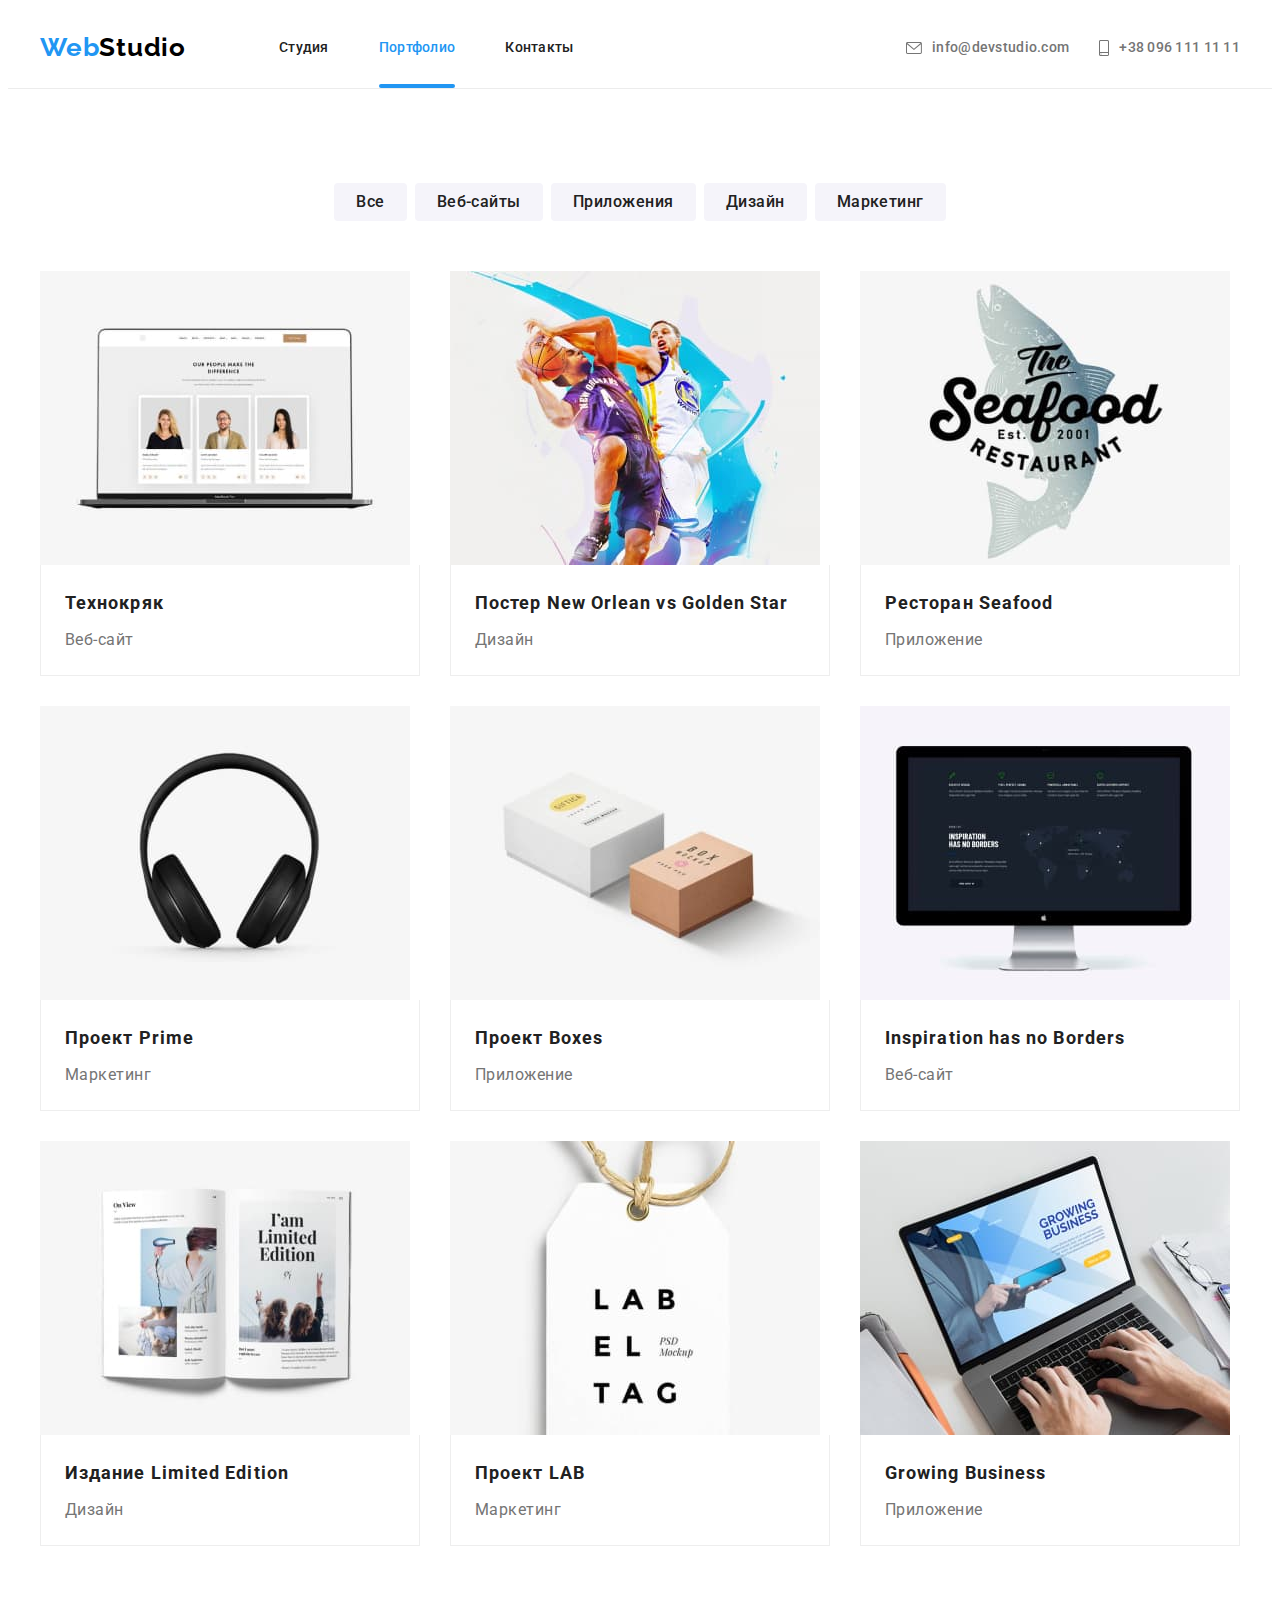
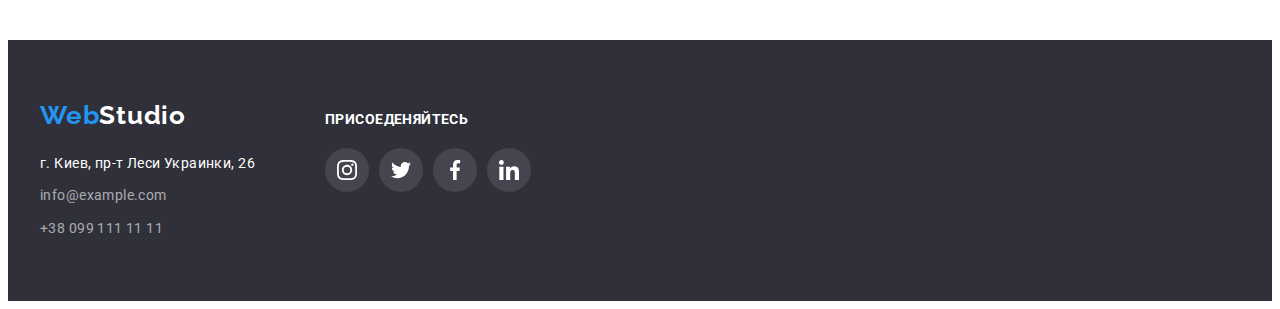
==== portfolio.html @ ba10bd96 "Add files from hw#5" ====
<!DOCTYPE html>
<html lang="ru">

<head>
    <meta charset="UTF-8">
    <meta http-equiv="X-UA-Compatible" content="IE=edge">
    <meta name="viewport" content="width=device-width, initial-scale=1.0">
    <title>WebStudio</title>
    <link rel="preconnect" href="https://fonts.googleapis.com">
    <link rel="preconnect" href="https://fonts.gstatic.com" crossorigin>
    <link
        href="https://fonts.googleapis.com/css2?family=Raleway:wght@700&family=Roboto:wght@400;500;700;900&display=swap"
        rel="stylesheet">
    <link rel="stylesheet" href="https://cdnjs.cloudflare.com/ajax/libs/modern-normalize/1.1.0/modern-normalize.min.css"
        integrity="sha512-wpPYUAdjBVSE4KJnH1VR1HeZfpl1ub8YT/NKx4PuQ5NmX2tKuGu6U/JRp5y+Y8XG2tV+wKQpNHVUX03MfMFn9Q=="
        crossorigin="anonymous" referrerpolicy="no-referrer" />

    <link rel="stylesheet" href="styles/styles.css">
</head>

<body>
    <!-- Шапка -->
    <header class="page-header">
        <div class="container header-nav">
            <nav class="page-nav">
                <a href="./index.html" class="header-logo"><span class="logo-first-part">Web</span>Studio</a>

                <ul class="site-nav list">
                    <li class="item"><a href="./index.html" class="link">Студия</a></li>
                    <li class="item"><a href="./portfolio.html" class="link current">Портфолио</a></li>
                    <li class="item"><a href="#portfolio-footer" class="link"> Контакты</a></li>
                </ul>
            </nav>

            <ul class="header-contact list">
                <li class="item">
                    <a href="mailto:info@devstudio.com" class="link mail">
                        <div class="thumb">
                            <svg class="icon" width="16" height="12">
                                <use href="./images/sprite.svg#icon-mail"></use>
                            </svg>
                        </div>
                        info@devstudio.com
                    </a>
                </li>
                <li class=" item">
                    <a href="tel:+380961111111" class="link tel">
                        <div class="thumb">
                            <svg class="icon" width="10" height="16">
                                <use href="./images/sprite.svg#icon-smartphone"></use>
                            </svg>
                        </div>
                        +38 096 111 11 11

                    </a>
                </li>
            </ul>
        </div>
    </header>

    <!-- Тело страницы -->
    <main>
        <section class="portfolio">
            <div class="container">
                <!-- Скрытый заголовок -->
                <h1 class="visually-hidden">Портофолио</h1>
                <ul class="portfolio-filter list">
                    <li class="item"><button type="button" class="btn">Все</button></li>
                    <li class="item"><button type="button" class="btn">Веб-сайты</button></li>
                    <li class="item"><button type="button" class="btn">Приложения</button></li>
                    <li class="item"><button type="button" class="btn">Дизайн</button></li>
                    <li class="item"><button type="button" class="btn">Маркетинг</button></li>
                </ul>

                <div>
                    <ul class="portfolio-project list">
                        <li class="item">
                            <a href="" class="link">
                                <div class="card-img">
                                    <img src="./images/portfolio-img/portfolio-project-1.jpg" class="img"
                                        alt="Ноутбук с изображением веб-сайта" width="370" height="294">
                                    <div class="hover-thumb">
                                        <p class="hover-text">Ресурс предлагает комплексные предложения с
                                            разным уровнем функционала и сервисов. Все это позволит посетителю получить
                                            исчерпывающие сведения о компании или частном лице.</p>
                                    </div>
                                </div>
                                <div class="img-sign">
                                    <h2 class="title">Технокряк</h2>
                                    <p class="text">Веб-сайт</p>
                                </div>
                            </a>
                        </li>
                        <li class="item">
                            <a href="" class="link">
                                <div class="card-img">
                                    <img src="./images/portfolio-img/portfolio-project-2.jpg" class="img"
                                        alt="Два баскетболиста" width="370" height="294">
                                    <div class="hover-thumb">
                                        <p class="hover-text">Ресурс предлагает комплексные предложения с
                                            разным уровнем функционала и сервисов. Все это позволит посетителю получить
                                            исчерпывающие сведения о компании или частном лице.</p>
                                    </div>
                                </div>
                                <div class="img-sign">
                                    <h2 class="title">Постер New Orlean vs Golden Star</h2>
                                    <p class="text">Дизайн</p>
                                </div>
                            </a>
                        </li>
                        <li class="item">
                            <a href="" class="link">
                                <div class="card-img">
                                    <img src=" ./images/portfolio-img/portfolio-project-3.jpg" class="img"
                                        alt="Рыба с логотипом компании" width="370" height="294">
                                    <div class="hover-thumb">
                                        <p class="hover-text">Ресурс предлагает комплексные предложения с
                                            разным уровнем функционала и сервисов. Все это позволит посетителю получить
                                            исчерпывающие сведения о компании или частном лице.</p>
                                    </div>
                                </div>

                                <div class="img-sign">
                                    <h2 class="title">Ресторан Seafood</h2>
                                    <p class="text">Приложение</p>
                                </div>
                            </a>
                        </li>
                        <li class="item">
                            <a href="" class="link">
                                <div class="card-img">
                                    <img src=" ./images/portfolio-img/portfolio-project-4.jpg" class="img"
                                        alt="Черные наушники" width="370" height="294">
                                    <div class="hover-thumb">
                                        <p class="hover-text">Ресурс предлагает комплексные предложения с
                                            разным уровнем функционала и сервисов. Все это позволит посетителю получить
                                            исчерпывающие сведения о компании или частном лице.</p>
                                    </div>
                                </div>

                                <div class="img-sign">
                                    <h2 class="title">Проект Prime</h2>
                                    <p class="text">Маркетинг</p>
                                </div>
                            </a>
                        </li>
                        <li class="item">
                            <a href="" class="link">
                                <div class="card-img">
                                    <img src=" ./images/portfolio-img/portfolio-project-5.jpg" class="img"
                                        alt="Две коробки" width="370" height="294">
                                    <div class="hover-thumb">
                                        <p class="hover-text">Ресурс предлагает комплексные предложения с
                                            разным уровнем функционала и сервисов. Все это позволит посетителю получить
                                            исчерпывающие сведения о компании или частном лице.</p>
                                    </div>
                                </div>

                                <div class="img-sign">
                                    <h2 class="title">Проект Boxes</h2>
                                    <p class="text">Приложение</p>
                                </div>
                            </a>
                        </li>
                        <li class="item">
                            <a href="" class="link">
                                <div class="card-img">
                                    <img src=" ./images/portfolio-img/portfolio-project-6.jpg" class="img"
                                        alt="Монитор с изображением веб-сайта" width="370" height="294">
                                    <div class="hover-thumb">
                                        <p class="hover-text">Ресурс предлагает комплексные предложения с
                                            разным уровнем функционала и сервисов. Все это позволит посетителю получить
                                            исчерпывающие сведения о компании или частном лице.</p>
                                    </div>
                                </div>


                                <div class="img-sign">
                                    <h2 class="title">Inspiration has no Borders</h2>
                                    <p class="text">Веб-сайт</p>
                                </div>
                            </a>
                        </li>
                        <li class="item">
                            <a href="" class="link">
                                <div class="card-img">
                                    <img src=" ./images/portfolio-img/portfolio-project-7.jpg" class="img"
                                        alt="Развернутая книга" width="370" height="294">
                                    <div class="hover-thumb">
                                        <p class="hover-text">Ресурс предлагает комплексные предложения с
                                            разным уровнем функционала и сервисов. Все это позволит посетителю получить
                                            исчерпывающие сведения о компании или частном лице.</p>
                                    </div>
                                </div>

                                <div class="img-sign">
                                    <h2 class="title">Издание Limited Edition</h2>
                                    <p class="text">Дизайн</p>
                                </div>
                            </a>
                        </li>
                        <li class="item">
                            <a href="" class="link">
                                <div class="card-img">
                                    <img src=" ./images/portfolio-img/portfolio-project-8.jpg" class="img"
                                        alt="Ярлычок с логотипом" width="370" height="294">
                                    <div class="hover-thumb">
                                        <p class="hover-text">Ресурс предлагает комплексные предложения с
                                            разным уровнем функционала и сервисов. Все это позволит посетителю получить
                                            исчерпывающие сведения о компании или частном лице.</p>
                                    </div>
                                </div>

                                <div class="img-sign">
                                    <h2 class="title">Проект LAB</h2>
                                    <p class="text">Маркетинг</p>
                                </div>
                            </a>
                        </li>
                        <li class="item">
                            <a href="" class="link">
                                <div class="card-img">
                                    <img src=" ./images/portfolio-img/portfolio-project-9.jpg" class="img"
                                        alt="Ноутбук с изображением телефона" width="370" height="294">
                                    <div class="hover-thumb">
                                        <p class="hover-text">Ресурс предлагает комплексные предложения с
                                            разным уровнем функционала и сервисов. Все это позволит посетителю получить
                                            исчерпывающие сведения о компании или частном лице.</p>
                                    </div>
                                </div>

                                <div class="img-sign">
                                    <h2 class="title">Growing Business</h2>
                                    <p class="text">Приложение</p>
                                </div>
                            </a>
                        </li>

                    </ul>
                </div>
            </div>
        </section>
    </main>

    <!-- Футтер -->
    <footer class="page-footer" id="portfolio-footer">
        <div class="container footer">
            <div>
                <a href="./index.html" class="footer-logo"><span class="logo-first-part">Web</span>Studio</a>

                <address>
                    <ul class="footer-contact list">
                        <li>
                            <p class="footer-adress">г. Киев, пр-т Леси Украинки, 26</p>
                        </li>
                        <li><a href="mailto:info@example.com" class="link mail">info@example.com</a></li>
                        <li><a href="tel:+380991111111" class="link tel">+38 099 111 11 11</a></li>
                    </ul>
                </address>
            </div>
            <div class="footer-connect">
                <p class="title">ПРИСОЕДЕНЯЙТЕСЬ</p>
                <div class="connect">

                    <ul class="connect-social-links list">
                        <li class="item">
                            <a href="https://www.instagram.com/" target="_blank" class="link">
                                <div class="thumb">
                                    <svg class="icon" width="20" height="20">
                                        <use href="./images/sprite.svg#icon-social-logo-instagram"></use>
                                    </svg>
                                </div>
                            </a>
                        </li>
                        <li class="item">
                            <a href="https://twitter.com/" target="_blank" class="link">
                                <div class="thumb">
                                    <svg class="icon" width="20" height="20">
                                        <use href="./images/sprite.svg#icon-social-logo-twitter"></use>
                                    </svg>
                                </div>
                            </a>
                        </li>
                        <li class="item">
                            <a href="https://www.facebook.com/" target="_blank" class="link">
                                <div class="thumb">
                                    <svg class="icon" width="20" height="20">
                                        <use href="./images/sprite.svg#icon-social-logo-facebook"></use>
                                    </svg>
                                </div>
                            </a>
                        </li>
                        <li class="item">
                            <a href="https://www.linkedin.com/" target="_blank" class="link">
                                <div class="thumb">
                                    <svg class="icon" width="20" height="20">
                                        <use href="./images/sprite.svg#icon-social-logo-linkedin"></use>
                                    </svg>
                                </div>
                            </a>
                        </li>


                    </ul>
                </div>

            </div>
        </div>

    </footer>
</body>

</html>
---- styles/styles.css ----
:root {
  --text-primary-black-color: #212121;
  --text-second-black-color: #757575;
  --text-third-white-color: #ffffff;

  --focus-color: #2196f3;
  --focus-second-color: #188ce8; /* focus кнопки на баннере */

  --text-logo-black-color: #000000;
  --text-contact-footer-white-color: rgba(255, 255, 255, 0.6); /* tel и mail в футере */

  --background-primary-color: #ffffff;
  --background-second-color: #2f303a;
  --background-third-color: #f5f4fa;
  --background-connect-social-link-color: rgba(255, 255, 255, 0.1);
  --background-worklist-title-color: rgba(47, 48, 58, 0.8);
  --backround-portfolio-card-hover: rgba(33, 150, 243, 0.9);

  --gradient-banner: rgba(47, 48, 58, 0.4);

  --border-header-line: #ececec;
  --border-portfolio-card: #eeeeee;
  --border-client-color: #afb1b8;
  --border-modalclose-color: rgba(0, 0, 0, 0.1);

  --shadow-main-button: rgba(0, 0, 0, 0.15);
  --shadow-team-item-card: 0px 1px 3px rgba(0, 0, 0, 0.12), 0px 1px 1px rgba(0, 0, 0, 0.14),
    0px 2px 1px rgba(0, 0, 0, 0.2);
  --shadow-portfolio-filter: 0px 3px 1px rgba(0, 0, 0, 0.1), 0px 1px 2px rgba(0, 0, 0, 0.08),
    0px 2px 2px rgba(0, 0, 0, 0.12);
  --shadow-portfiolio-card-focus: 0px 1px 1px rgba(0, 0, 0, 0.12), 0px 4px 4px rgba(0, 0, 0, 0.06),
    1px 4px 6px rgba(0, 0, 0, 0.16);
}

/* 
font-family: 'Raleway', sans-serif;
font-family: 'Roboto', sans-serif; 
*/

.list {
  list-style: none;
  padding: 0;
  margin: 0;
}

h1,
h2,
h3,
p {
  margin-top: 0;
  margin-bottom: 0;
}
img {
  display: block;
  max-width: 100%;
  height: auto;
}

.container {
  margin-left: auto;
  margin-right: auto;
  width: 1200px;
  padding-left: 15px;
  padding-right: 15px;
}

body {
  background: var(--background-primary-color);
  color: var(--text-primary-black-color);
  font-family: 'Roboto', sans-serif;

  /* padding-top: 80px; */
}

/* header */
.page-header {
  border-bottom: 1px solid var(--border-header-line);

  /* фиксируем header */
  /* position: fixed;
  width: 100%;
  min-height: 80px;
  top: 0;
  left: 0;
  background-color: var(--background-primary-color);

  z-index: 2; */
}

.header-nav {
  display: flex;
  align-items: center;
}

.page-nav {
  display: flex;
  align-items: center;
}

/* header logo */
.header-logo {
  text-decoration: none;
  color: var(--text-logo-black-color);
  font-family: 'Raleway', sans-serif;
  font-weight: 700;
  font-size: 26px;
  line-height: 1.2;
  letter-spacing: 0.03em;

  display: inline-block;

  padding-top: 24px;
  padding-bottom: 25px;
  margin-right: 93px;
}

.logo-first-part {
  color: var(--focus-color);
}

/* header link navigation */
.site-nav {
  display: flex;
  position: relative;
}

.site-nav .item:not(:last-child) {
  margin-right: 50px;
}

.site-nav .link {
  position: relative;
  display: block;
  padding-top: 32px;
  padding-bottom: 32px;

  text-decoration: none;
  color: var(--text-primary-black-color);

  font-weight: 500;
  font-size: 14px;
  line-height: 1.14;
  letter-spacing: 0.02em;

  transition: color 250ms cubic-bezier(0.4, 0, 0.2, 1);
}

.site-nav .link.current::after {
  display: inline-block;
  position: absolute;
  content: '';
  width: 100%;
  height: 4px;

  bottom: 0;
  left: 0;
  background-color: var(--focus-color);
  border-radius: 2px;

  animation: animation 750ms linear;
}

@keyframes animation {
  10%,
  90% {
    transform: translateX(-1px);
  }

  20%,
  80% {
    transform: translateX(2px);
  }

  30%,
  50%,
  70% {
    transform: translateX(-4px);
  }

  40%,
  60% {
    transform: translateX(4px);
  }
}

.site-nav .link.current {
  color: var(--focus-color);
}

/* header contact */
.header-contact {
  display: flex;
  margin-left: auto;
}

.header-contact .item:not(:last-child) {
  margin-right: 30px;
}

.header-contact .link {
  display: flex;
  align-items: center;
  justify-content: center;

  padding-top: 32px;
  padding-bottom: 32px;

  text-decoration: none;
  color: var(--text-second-black-color);
  font-weight: 500;
  font-size: 14px;
  line-height: 1.14;
  letter-spacing: 0.02em;

  fill: var(--text-second-black-color);

  transition: color 250ms cubic-bezier(0.4, 0, 0.2, 1), fill 250ms cubic-bezier(0.4, 0, 0.2, 1);
}

.header-contact .list {
  display: flex;
}

.header-contact .thumb {
  display: flex;
  align-items: center;
  justify-content: center;
  margin-right: 10px;
}
.site-nav .link:hover,
.site-nav .link:focus,
.header-contact .link:hover,
.header-contact .link:focus {
  color: var(--focus-color);
  fill: var(--focus-color);
}

/* main */
/* main section banner */
.banner {
  max-width: 1600px;
  height: 600px;
  margin-left: auto;
  margin-right: auto;
  text-align: center;

  background-repeat: no-repeat;
  background-position: center;
  background-size: cover;
  background-image: linear-gradient(to right, var(--gradient-banner), var(--gradient-banner)),
    url('../images/banner.jpg');
  background-color: var(--background-second-color);

  padding-top: 200px;
  padding-bottom: 200px;
}

.banner-title {
  color: var(--text-third-white-color);
  font-weight: 900;
  font-size: 44px;
  line-height: 1.36;
  text-align: center;
  letter-spacing: 0.06em;
  text-transform: uppercase;

  width: 700px;
  margin: 0 auto 30px auto;
}

.banner-btn {
  display: inline-block;
  background-color: var(--focus-color);
  color: var(--text-third-white-color);
  font-family: inherit;
  font-weight: 700;
  font-size: 16px;
  line-height: 1.88;
  letter-spacing: 0.06em;

  min-width: 200px;
  padding: 10px 32px;

  border-style: inherit;
  box-shadow: 0px 4px 4px var(--shadow-main-button);
  border-radius: 4px;
  cursor: pointer;

  transition: background-color 250ms cubic-bezier(0.4, 0, 0.2, 1);
}
.banner-btn:hover,
.banner-btn:focus {
  background-color: var(--focus-second-color);
}

/* main all section name h2*/
.section-title {
  font-size: 36px;
  line-height: 1.17;
  text-align: center;
  letter-spacing: 0.03em;

  margin-bottom: 50px;
}

/* main section peculiarities */

.section.peculiarities {
  /* background-color: darkgoldenrod; */
  padding-top: 94px;
  padding-bottom: 94px;
}

/* скрываем заголовок */
.visually-hidden {
  position: absolute;
  width: 1px;
  height: 1px;
  margin: -1px;
  border: 0;
  padding: 0;
  white-space: nowrap;
  clip-path: inset(100%);
  clip: rect(0 0 0 0);
  overflow: hidden;
}

.peculiarities-list {
  display: flex;
  justify-content: space-between;
}

.peculiarities-list .item {
  width: 270px;
}

.peculiarities-list .thumb {
  width: 270px;
  height: 120px;

  display: flex;
  align-items: center;
  justify-content: center;

  margin-bottom: 30px;

  background: var(--background-third-color);
  border-radius: 4px;
}

.peculiarities-list .title {
  font-size: 14px;
  line-height: 1.14;
  letter-spacing: 0.03em;
  text-transform: uppercase;

  margin-bottom: 10px;
}

.peculiarities-list .text {
  color: var(--text-second-black-color);
  font-size: 14px;
  line-height: 1.71;
  letter-spacing: 0.03em;
}

/* section work */
.section.work {
  padding-bottom: 94px;
}

.work-list {
  display: flex;
  justify-content: space-between;
}

.work-list .item {
  position: relative;
}

.work-list .title {
  position: absolute;
  bottom: 0;
  left: 0;

  width: 100%;
  height: 70px;

  display: flex;
  align-items: center;
  justify-content: center;

  font-family: 'Roboto';
  font-weight: 700;
  font-size: 14px;
  line-height: 1.14;
  letter-spacing: 0.03em;
  text-transform: uppercase;

  color: var(--background-primary-color);
  background-color: var(--background-worklist-title-color);
}

/* section team */
.team {
  background-color: var(--background-third-color);
  padding-top: 94px;
  padding-bottom: 94px;
}

.team-list {
  display: flex;
  justify-content: space-between;
}
.team-list > .item {
  background-color: var(--background-primary-color);
  box-shadow: var(--shadow-team-item-card);
  border-radius: 0px 0px 4px 4px;
}

.team-list .img {
  margin-bottom: 30px;
}
.team-list .title {
  font-weight: 500;
  font-size: 16px;
  line-height: 1.19;
  text-align: center;
  letter-spacing: 0.03em;

  margin-bottom: 10px;
}
.team-list .text {
  color: var(--text-second-black-color);
  font-size: 16px;
  line-height: 1.19;
  text-align: center;
  letter-spacing: 0.03em;

  margin-bottom: 16px;
}

.team-social {
  margin: 0 32px 30px 32px;
}

.team-social-links {
  display: flex;
  justify-content: space-between;
}

.team-social .link {
  display: flex;
  align-items: center;
  justify-content: center;

  width: 44px;
  height: 44px;

  border-radius: 50%;

  fill: var(--border-client-color);
  background-color: var(--background-primary-color);

  transition: fill 250ms cubic-bezier(0.4, 0, 0.2, 1),
    background-color 250ms cubic-bezier(0.4, 0, 0.2, 1);
}

.team-social .thumb {
  width: 20px;
  height: 20px;
}

.team-social .link:hover,
.team-social .link:focus {
  fill: var(--background-primary-color);
  background-color: var(--focus-color);
}

/* section client */
.client {
  padding-top: 94px;
  padding-bottom: 94px;
}

.client-list {
  display: flex;
  justify-content: space-between;
}

.client-list .thumb {
  width: 170px;
  height: 92px;

  display: flex;
  align-items: center;
  justify-content: center;

  fill: var(--border-client-color);

  border: 1px solid var(--border-client-color);
  border-radius: 4px;

  transition: fill 250ms cubic-bezier(0.4, 0, 0.2, 1), border 250ms cubic-bezier(0.4, 0, 0.2, 1);
}

.client-list .thumb:hover,
.client-list .thumb:focus {
  fill: var(--focus-color);
  border: 1px solid var(--focus-color);
}

/* footer */
.page-footer {
  background-color: var(--background-second-color);
  padding-top: 60px;
  padding-bottom: 60px;
}

.container.footer {
  display: flex;
  align-items: baseline;
}

.footer-connect {
  margin-left: 70px;
}
.container.footer .connect {
  margin-top: 20px;
  width: 206px;
}

.footer-connect > .title {
  font-weight: 700;
  font-size: 14px;
  line-height: 1.14;
  letter-spacing: 0.03em;
  text-transform: uppercase;

  color: var(--background-primary-color);
}

.connect-social-links {
  display: flex;
  justify-content: space-between;
}

.connect-social-links .link {
  display: flex;
  justify-content: center;
  align-items: center;

  width: 44px;
  height: 44px;

  border-radius: 50%;

  fill: var(--background-primary-color);
  background-color: var(--background-connect-social-link-color);

  transition: background-color 250ms cubic-bezier(0.4, 0, 0.2, 1);
}

.connect-social-links .thumb {
  width: 20px;
  height: 20px;
}

.connect-social-links .link:hover,
.connect-social-links .link:focus {
  background-color: var(--focus-color);
}

/* footer logo*/
.footer-logo {
  display: inline-block;
  text-decoration: none;
  color: var(--background-primary-color);
  font-family: 'Raleway', sans-serif;
  font-weight: 700;
  font-size: 26px;
  line-height: 1.2;
  letter-spacing: 0.03em;

  margin-bottom: 20px;
}

/* footer adress*/
.page-footer address {
  font-style: normal;
}

.footer-adress {
  color: var(--text-third-white-color);
  font-size: 14px;
  line-height: 1.71;
  letter-spacing: 0.03em;

  margin-bottom: 9px;
}

.footer-contact .mail {
  display: inline-block;
  margin-bottom: 9px;
}

/* footer contact link*/
.footer-contact .link {
  text-decoration: none;
  color: var(--text-contact-footer-white-color);
  font-weight: 400;
  font-size: 14px;
  line-height: 1.71;
  letter-spacing: 0.03em;

  transition: color 250ms cubic-bezier(0.4, 0, 0.2, 1);
}

/* footer focus on tel and mail*/
.footer-contact .link:hover,
.footer-contact .link:focus {
  color: var(--focus-color);
}

/* modal window*/
.backdrop {
  position: fixed;
  top: 0;
  left: 0;
  width: 100%;
  height: 100%;
  background-color: rgba(0, 0, 0, 0.5);
  opacity: 1;

  /* z-index: 2; */

  transition: opacity 250ms cubic-bezier(0.4, 0, 0.2, 1);
}

.backdrop.is-hidden {
  opacity: 0;
  pointer-events: none;
}

.backdrop.is-hidden .modal {
  transform: translate(-50%, -50%) scale(0.5);
}

.modal {
  position: absolute;
  top: 50%;
  left: 50%;
  transform: translate(-50%, -50%) scale(1);

  min-width: 528px;
  min-height: 581px;

  padding: 8px;

  background-color: var(--background-primary-color);

  transition: transform 250ms cubic-bezier(0.4, 0, 0.2, 1);
}

.modal .modal-btn {
  position: absolute;
  top: 8px;
  right: 8px;

  width: 30px;
  height: 30px;

  cursor: pointer;

  border-radius: 50%;
  border: 1px solid var(--border-modalclose-color);
  background: var(--background-primary-color);
  background-image: url(../images/close-modal.svg);
  background-repeat: no-repeat;
  background-position: center;
}
/* portfolio */

.portfolio {
  padding-top: 94px;
  padding-bottom: 94px;
}

/* portfolio filter-button  */
.portfolio-filter {
  display: flex;
  justify-content: center;

  margin-bottom: 50px;
}

.portfolio-filter .item:not(:last-child) {
  margin-right: 8px;
}

.portfolio-filter .btn {
  background-color: var(--background-third-color);
  color: var(--text-primary-black-color);
  font-family: inherit;
  font-weight: 500;
  font-size: 16px;
  line-height: 1.62;
  letter-spacing: 0.03em;

  cursor: pointer;
  padding: 6px 22px;
  border-style: inherit;
  border-radius: 4px;

  transition: background-color 250ms cubic-bezier(0.4, 0, 0.2, 1),
    color 250ms cubic-bezier(0.4, 0, 0.2, 1), box-shadow 250ms cubic-bezier(0.4, 0, 0.2, 1);
}

.portfolio-filter .btn:hover,
.portfolio-filter .btn:focus {
  background-color: var(--focus-color);
  color: var(--text-third-white-color);
  box-shadow: var(--shadow-portfolio-filter);
}

/*Portfolio cards */
.portfolio-project {
  display: flex;
  flex-wrap: wrap;
  margin-top: -30px;
  margin-left: -30px;
}

.portfolio-project .item {
  flex-basis: calc(100% / 3 - 30px);
  margin-top: 30px;
  margin-left: 30px;
}
.portfolio-project .link {
  display: block;

  transition: box-shadow 250ms cubic-bezier(0.4, 0, 0.2, 1);
}

.portfolio-project .card-img {
  position: relative;
  overflow: hidden;
}

.portfolio-project .hover-thumb {
  position: absolute;
  top: 0;
  left: 0;

  display: flex;
  align-items: center;
  justify-content: center;

  width: 100%;
  height: 100%;
  background-color: var(--backround-portfolio-card-hover);

  transform: translateY(101%);
  transition: transform 250ms cubic-bezier(0.4, 0, 0.2, 1);
}

.portfolio-project .hover-text {
  width: 322px;
  height: 168px;

  font-family: 'Roboto';
  font-weight: 400;
  font-size: 18px;
  line-height: 1.56;
  letter-spacing: 0.03em;

  color: var(--background-primary-color);
}

.portfolio-project .link:hover,
.portfolio-project .link:focus {
  box-shadow: var(--shadow-portfiolio-card-focus);
}
.portfolio-project .link:hover .hover-thumb,
.portfolio-project .link:focus .hover-thumb {
  transform: translateY(0);
}

.portfolio-project .img-sign {
  padding: 20px 24px;

  border-right: 1px solid var(--border-portfolio-card);
  border-bottom: 1px solid var(--border-portfolio-card);
  border-left: 1px solid var(--border-portfolio-card);
}

.portfolio-project .title {
  color: var(--text-primary-black-color);
  font-size: 18px;
  line-height: 2;
  letter-spacing: 0.06em;

  margin-bottom: 4px;
}

.portfolio-project .text {
  color: var(--text-second-black-color);
  font-size: 16px;
  line-height: 1.88;
  letter-spacing: 0.03em;
}

.portfolio-project .link {
  text-decoration: none;
}
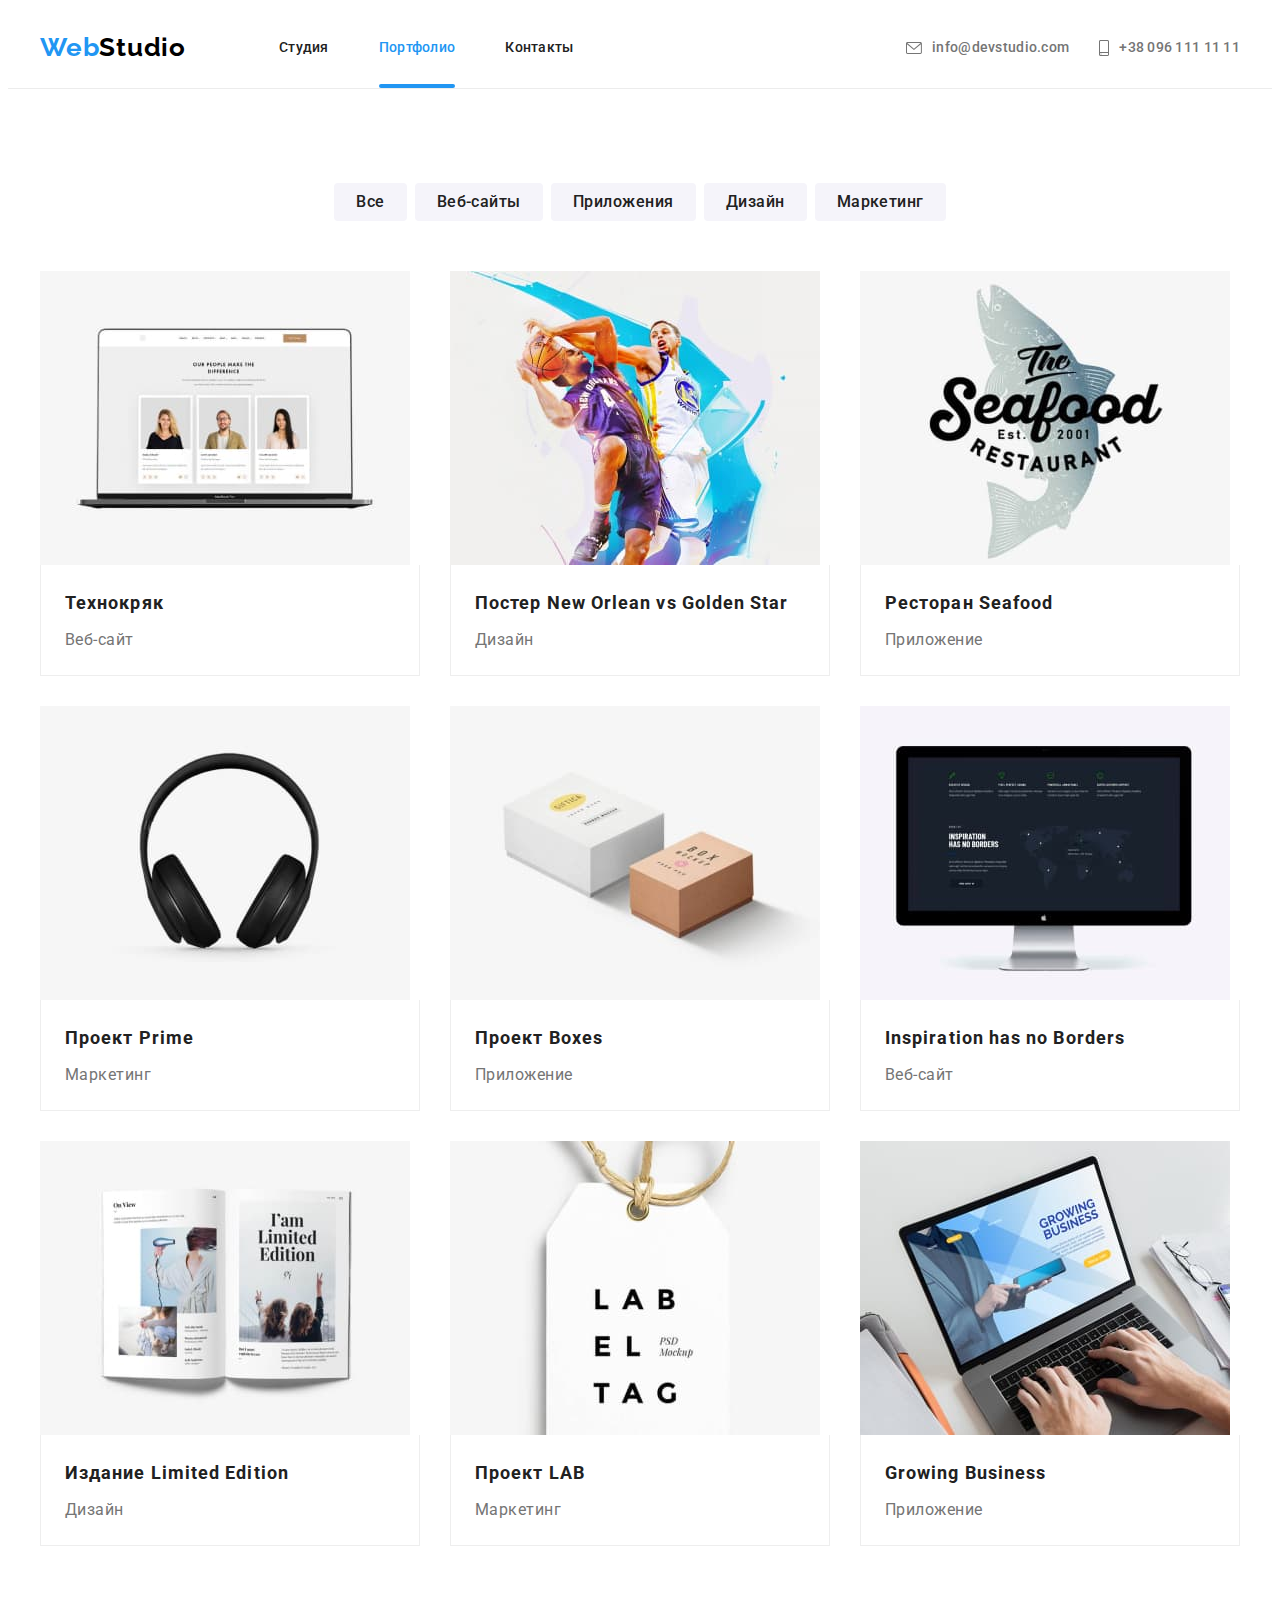
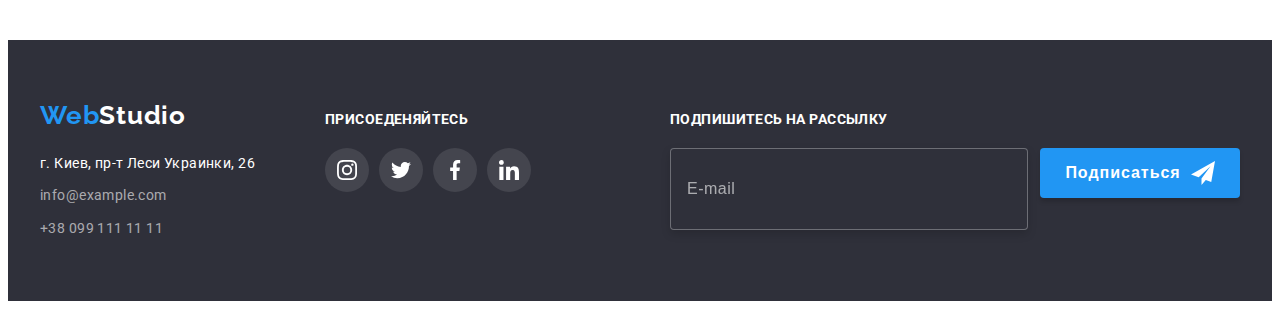
==== commit fd8b3720: "Add information in modal window" ====
--- a/portfolio.html
+++ b/portfolio.html
@@ -254,20 +254,21 @@
                             <p class="footer-adress">г. Киев, пр-т Леси Украинки, 26</p>
                         </li>
                         <li><a href="mailto:info@example.com" class="link mail">info@example.com</a></li>
-                        <li><a href="tel:+380991111111" class="link tel">+38 099 111 11 11</a></li>
+                        <li><a href="tel:+380991111111" class="link tel">+38 099 111 11
+                                11</a></li>
                     </ul>
                 </address>
             </div>
             <div class="footer-connect">
                 <p class="title">ПРИСОЕДЕНЯЙТЕСЬ</p>
                 <div class="connect">
-
                     <ul class="connect-social-links list">
                         <li class="item">
                             <a href="https://www.instagram.com/" target="_blank" class="link">
                                 <div class="thumb">
                                     <svg class="icon" width="20" height="20">
-                                        <use href="./images/sprite.svg#icon-social-logo-instagram"></use>
+                                        <use href="./images/sprite.svg#icon-social-logo-instagram">
+                                        </use>
                                     </svg>
                                 </div>
                             </a>
@@ -276,7 +277,8 @@
                             <a href="https://twitter.com/" target="_blank" class="link">
                                 <div class="thumb">
                                     <svg class="icon" width="20" height="20">
-                                        <use href="./images/sprite.svg#icon-social-logo-twitter"></use>
+                                        <use href="./images/sprite.svg#icon-social-logo-twitter">
+                                        </use>
                                     </svg>
                                 </div>
                             </a>
@@ -285,7 +287,8 @@
                             <a href="https://www.facebook.com/" target="_blank" class="link">
                                 <div class="thumb">
                                     <svg class="icon" width="20" height="20">
-                                        <use href="./images/sprite.svg#icon-social-logo-facebook"></use>
+                                        <use href="./images/sprite.svg#icon-social-logo-facebook">
+                                        </use>
                                     </svg>
                                 </div>
                             </a>
@@ -294,7 +297,8 @@
                             <a href="https://www.linkedin.com/" target="_blank" class="link">
                                 <div class="thumb">
                                     <svg class="icon" width="20" height="20">
-                                        <use href="./images/sprite.svg#icon-social-logo-linkedin"></use>
+                                        <use href="./images/sprite.svg#icon-social-logo-linkedin">
+                                        </use>
                                     </svg>
                                 </div>
                             </a>
@@ -305,6 +309,19 @@
                 </div>
 
             </div>
+            <div class="footer-subscribe">
+                <p class="title">Подпишитесь на рассылку</p>
+                <div class="mail-block">
+                    <input type="email" name="mail" placeholder="E-mail" class="mail-input">
+                    <button type="submit" class="btn">
+                        Подписаться
+                        <svg class="icon" width="24px" height="24px">
+                            <use href="./images/icon.svg#icon-icon-send"></use>
+                        </svg>
+                    </button>
+                </div>
+
+            </div>
         </div>
 
     </footer>
--- a/styles/styles.css
+++ b/styles/styles.css
@@ -521,56 +521,6 @@
   display: flex;
   align-items: baseline;
 }
-
-.footer-connect {
-  margin-left: 70px;
-}
-.container.footer .connect {
-  margin-top: 20px;
-  width: 206px;
-}
-
-.footer-connect > .title {
-  font-weight: 700;
-  font-size: 14px;
-  line-height: 1.14;
-  letter-spacing: 0.03em;
-  text-transform: uppercase;
-
-  color: var(--background-primary-color);
-}
-
-.connect-social-links {
-  display: flex;
-  justify-content: space-between;
-}
-
-.connect-social-links .link {
-  display: flex;
-  justify-content: center;
-  align-items: center;
-
-  width: 44px;
-  height: 44px;
-
-  border-radius: 50%;
-
-  fill: var(--background-primary-color);
-  background-color: var(--background-connect-social-link-color);
-
-  transition: background-color 250ms cubic-bezier(0.4, 0, 0.2, 1);
-}
-
-.connect-social-links .thumb {
-  width: 20px;
-  height: 20px;
-}
-
-.connect-social-links .link:hover,
-.connect-social-links .link:focus {
-  background-color: var(--focus-color);
-}
-
 /* footer logo*/
 .footer-logo {
   display: inline-block;
@@ -622,6 +572,135 @@
   color: var(--focus-color);
 }
 
+/* Футер блок ПРИСОИДЕНЯЙТЕСЬ */
+.footer-connect {
+  margin-left: 70px;
+}
+
+.container.footer .connect {
+  margin-top: 20px;
+  width: 206px;
+}
+
+.page-footer .title {
+  font-weight: 700;
+  font-size: 14px;
+  line-height: 1.14;
+  letter-spacing: 0.03em;
+  text-transform: uppercase;
+
+  color: var(--background-primary-color);
+}
+
+.connect-social-links {
+  display: flex;
+  justify-content: space-between;
+}
+
+.connect-social-links .link {
+  display: flex;
+  justify-content: center;
+  align-items: center;
+
+  width: 44px;
+  height: 44px;
+
+  border-radius: 50%;
+
+  fill: var(--background-primary-color);
+  background-color: var(--background-connect-social-link-color);
+
+  transition: background-color 250ms cubic-bezier(0.4, 0, 0.2, 1);
+}
+
+.connect-social-links .thumb {
+  width: 20px;
+  height: 20px;
+}
+
+.connect-social-links .link:hover,
+.connect-social-links .link:focus {
+  background-color: var(--focus-color);
+}
+
+/* Футер блок ПОДПИСЫВАЙТЕСЬ */
+
+.footer-subscribe {
+  width: 570px;
+  height: 86px;
+  margin-left: auto;
+}
+
+.footer-subscribe .title {
+  margin-bottom: 20px;
+}
+
+.mail-block {
+  display: flex;
+}
+
+.footer-subscribe .mail-input {
+  margin-right: 12px;
+
+  padding: 15px 16px;
+
+  width: 358px;
+  height: 50px;
+
+  font-size: 16px;
+  line-height: 1.25;
+  letter-spacing: 0.03em;
+
+  color: var(--text-contact-footer-white-color);
+  background-color: var(--background-second-color);
+
+  border: 1px solid rgba(255, 255, 255, 0.3);
+  filter: drop-shadow(0px 4px 4px rgba(0, 0, 0, 0.15));
+  border-radius: 4px;
+}
+
+.footer-subscribe .mail-input::placeholder {
+  font-size: 16px;
+  line-height: 1.25;
+  letter-spacing: 0.03em;
+
+  color: var(--text-contact-footer-white-color);
+}
+
+.footer-subscribe .btn {
+  min-width: 200px;
+  height: 50px;
+
+  padding: 0;
+
+  background-color: var(--focus-color);
+  box-shadow: 0px 4px 4px rgba(0, 0, 0, 0.15);
+  border-radius: 4px;
+  border: none;
+  cursor: pointer;
+
+  font-weight: 700;
+  font-size: 16px;
+  line-height: 1.88;
+  letter-spacing: 0.06em;
+
+  display: flex;
+  align-items: center;
+  justify-content: center;
+
+  /* padding-right: 28px;
+  padding-left: 28px;
+  padding-top: 10px;
+  padding-bottom: 10px; */
+
+  color: var(--background-primary-color);
+}
+.footer-subscribe .btn .icon {
+  margin-left: 10px;
+
+  fill: var(--background-primary-color);
+}
+
 /* modal window*/
 .backdrop {
   position: fixed;
@@ -655,14 +734,17 @@
   min-width: 528px;
   min-height: 581px;
 
-  padding: 8px;
+  padding: 40px;
 
   background-color: var(--background-primary-color);
+  box-shadow: 0px 1px 3px rgba(0, 0, 0, 0.12), 0px 1px 1px rgba(0, 0, 0, 0.14),
+    0px 2px 1px rgba(0, 0, 0, 0.2);
+  border-radius: 4px;
 
   transition: transform 250ms cubic-bezier(0.4, 0, 0.2, 1);
 }
 
-.modal .modal-btn {
+.modal .close-btn {
   position: absolute;
   top: 8px;
   right: 8px;
@@ -670,15 +752,140 @@
   width: 30px;
   height: 30px;
 
+  padding: 0;
+  margin: 0;
+
+  display: flex;
+  align-items: center;
+  justify-content: center;
+
   cursor: pointer;
 
   border-radius: 50%;
   border: 1px solid var(--border-modalclose-color);
-  background: var(--background-primary-color);
-  background-image: url(../images/close-modal.svg);
-  background-repeat: no-repeat;
-  background-position: center;
-}
+  background-color: var(--background-primary-color);
+
+  transition: fill 250ms cubic-bezier(0.4, 0, 0.2, 1);
+}
+
+.modal .close-btn:hover {
+  fill: var(--focus-color);
+}
+
+.modal .modal-title {
+  margin-bottom: 12px;
+
+  font-size: 20px;
+  line-height: 1.15;
+  letter-spacing: 0.03em;
+
+  color: var(--text-primary-black-color);
+}
+.modal .modal-form {
+  width: 448px;
+}
+
+.modal-form .form-field {
+  display: flex;
+  flex-direction: column;
+
+  margin-bottom: 10px;
+}
+
+.modal-form .label {
+  margin-bottom: 4px;
+
+  font-weight: 400;
+  font-size: 12px;
+  line-height: 1.16;
+  letter-spacing: 0.01em;
+
+  color: var(--text-second-black-color);
+}
+
+.modal-form .input {
+  width: 100%;
+  height: 40px;
+
+  border: 1px solid rgba(33, 33, 33, 0.2);
+  border-radius: 4px;
+
+  transition: border 250ms cubic-bezier(0.4, 0, 0.2, 1);
+}
+
+.modal-form .input:hover,
+.modal-form .input:focus {
+  border: 1px solid var(--focus-color);
+}
+
+.modal-form .comment {
+  height: 120px;
+  padding: 12px 16px;
+
+  resize: none;
+}
+
+.modal-form .comment::placeholder {
+  font-size: 12px;
+  line-height: 1.16;
+  letter-spacing: 0.01em;
+
+  color: rgba(117, 117, 117, 0.5);
+}
+
+.modal .newsletter {
+  display: flex;
+  align-items: center;
+
+  margin-left: 12px;
+  margin-bottom: 30px;
+
+  font-weight: 400;
+  font-size: 14px;
+  line-height: 1.71;
+  letter-spacing: 0.03em;
+
+  color: var(--text-second-black-color);
+}
+
+.newsletter .link {
+  text-decoration: none;
+  text-decoration-line: underline;
+
+  color: var(--focus-color);
+}
+
+.modal .submit-btn {
+  width: 200px;
+  height: 50px;
+
+  display: flex;
+  align-items: center;
+  justify-content: center;
+
+  margin-right: auto;
+  margin-left: auto;
+  border: none;
+
+  background-color: var(--focus-color);
+  box-shadow: 0px 4px 4px rgba(0, 0, 0, 0.15);
+  border-radius: 4px;
+
+  font-weight: 700;
+  font-size: 16px;
+  line-height: 1.88;
+  letter-spacing: 0.06em;
+
+  color: var(--background-primary-color);
+
+  transition: background-color 250ms cubic-bezier(0.4, 0, 0.2, 1);
+}
+
+.modal .submit-btn:hover,
+.modal .submit-btn:focus {
+  background-color: var(--focus-second-color);
+}
+
 /* portfolio */
 
 .portfolio {
